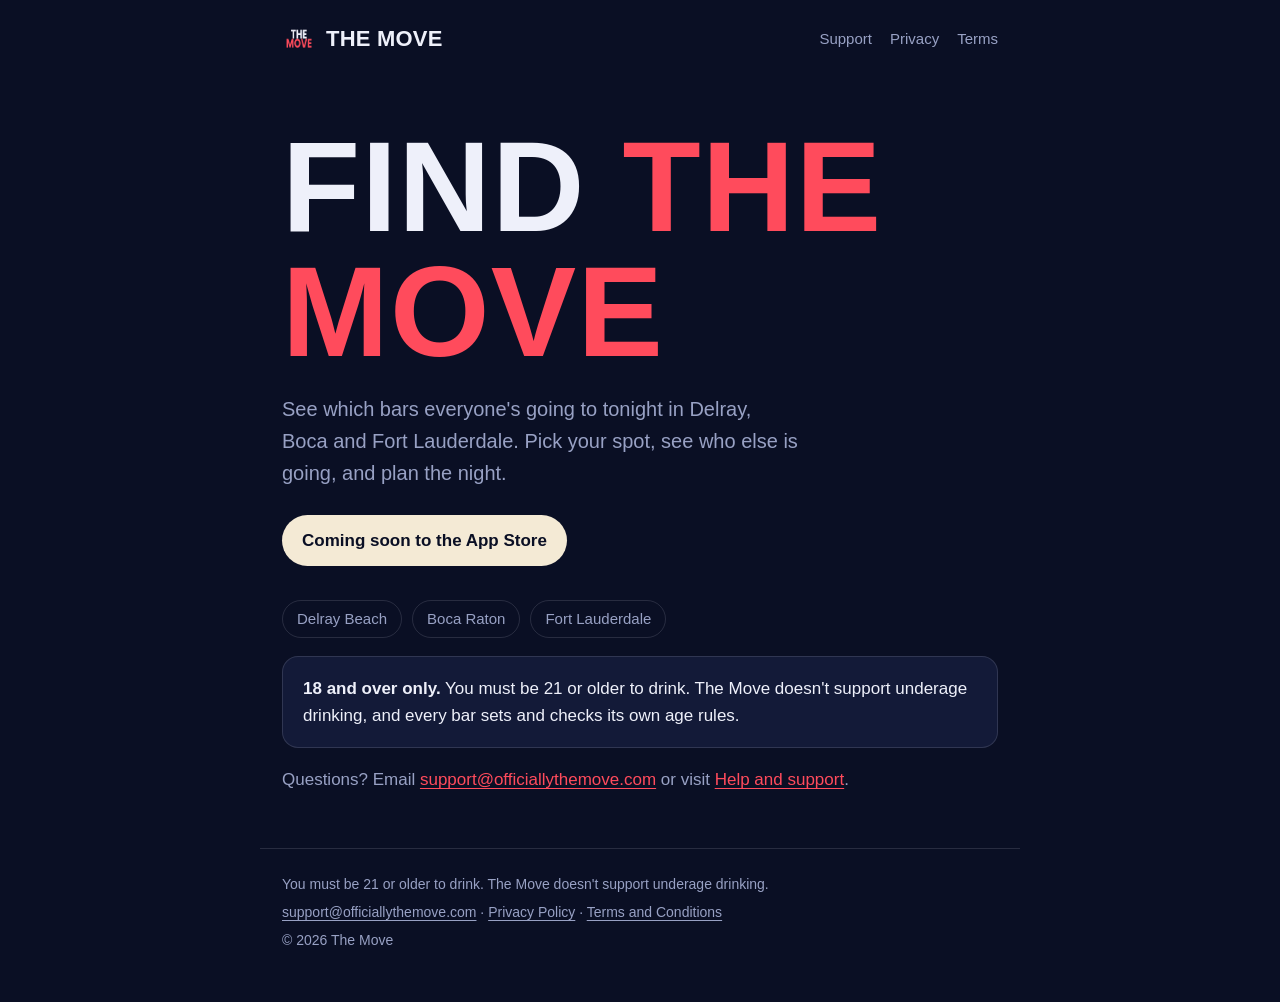
==== index.html @ 1b96c886 "Add The Move website" ====
<!DOCTYPE html>
<html lang="en">
<head>
<meta charset="utf-8">
<meta name="viewport" content="width=device-width, initial-scale=1">
<title>The Move</title>
<meta name="description" content="See where everyone&#x27;s going out tonight in Delray, Boca and Fort Lauderdale.">
<meta name="theme-color" content="#0A0F24">
<link rel="icon" href="/favicon.png" type="image/png">
<link rel="apple-touch-icon" href="/apple-touch-icon.png">
<link rel="stylesheet" href="/style.css">
</head>
<body>
<header class="top">
  <a class="brand" href="/"><img src="/apple-touch-icon.png" alt=""><span>The Move</span></a>
  <nav><a href="/support">Support</a><a href="/privacy">Privacy</a><a href="/terms">Terms</a></nav>
</header>
<main>
<section class="hero">
  <p class="big">Find <em>the move</em></p>
  <p class="lede">See which bars everyone's going to tonight in Delray, Boca and Fort Lauderdale. Pick your spot, see who else is going, and plan the night.</p>
  <span class="pill">Coming soon to the App Store</span>
  <ul class="areas">
    <li>Delray Beach</li>
    <li>Boca Raton</li>
    <li>Fort Lauderdale</li>
  </ul>
</section>

<div class="card">
  <p><strong>18 and over only.</strong> You must be 21 or older to drink. The Move doesn't support underage drinking, and every bar sets and checks its own age rules.</p>
</div>

<p class="muted">Questions? Email <a href="mailto:support@officiallythemove.com">support@officiallythemove.com</a> or visit <a href="/support">Help and support</a>.</p>
</main>
<footer>
  <p>You must be 21 or older to drink. The Move doesn't support underage drinking.</p>
  <p><a href="mailto:support@officiallythemove.com">support@officiallythemove.com</a> · <a href="/privacy">Privacy Policy</a> · <a href="/terms">Terms and Conditions</a></p>
  <p>© 2026 The Move</p>
</footer>
</body>
</html>
---- style.css ----
/* The Move website. Same colors as the app. System fonts only: no outside requests, no cookies. */
:root {
  --night: #0A0F24;
  --panel: #131A38;
  --ink: #EEF0FA;
  --muted: #98A1C4;
  --flare: #FF4B5C;
  --paper: #F4EAD5;
  --line: rgba(238, 240, 250, 0.13);
  --display: "Avenir Next Condensed", "AvenirNextCondensed-Heavy", "Arial Narrow", "Roboto Condensed", sans-serif-condensed, sans-serif;
  --body: -apple-system, BlinkMacSystemFont, "Segoe UI", Roboto, "Helvetica Neue", Arial, sans-serif;
}
* { box-sizing: border-box; }
html { -webkit-text-size-adjust: 100%; }
body {
  margin: 0;
  background: var(--night);
  color: var(--ink);
  font: 17px/1.6 var(--body);
}
a { color: var(--flare); text-underline-offset: 3px; }
a:hover { color: var(--paper); }

.top {
  display: flex; align-items: center; justify-content: space-between; gap: 16px;
  max-width: 760px; margin: 0 auto; padding: 22px 22px 0;
}
.brand { display: flex; align-items: center; gap: 10px; color: var(--ink); text-decoration: none; }
.brand img { width: 34px; height: 34px; border-radius: 9px; }
.brand span, h1, h2, .big {
  font-family: var(--display); font-weight: 900; font-stretch: condensed;
  text-transform: uppercase; letter-spacing: 0.01em; line-height: 0.98;
}
.brand span { font-size: 22px; white-space: nowrap; }
nav { display: flex; gap: 18px; flex-wrap: wrap; font-size: 15px; }
nav a { color: var(--muted); text-decoration: none; }
nav a:hover, nav a[aria-current="page"] { color: var(--ink); }

main { max-width: 760px; margin: 0 auto; padding: 28px 22px 40px; }
h1 { font-size: clamp(44px, 9vw, 72px); margin: 18px 0 10px; }
h2 { font-size: 30px; margin: 40px 0 10px; }
h3 { font-size: 18px; margin: 26px 0 4px; }
p, ul { margin: 0 0 14px; }
ul { padding-left: 22px; }
li { margin-bottom: 8px; }
.date, .muted { color: var(--muted); }
.caps { text-transform: uppercase; font-size: 15px; }

.card {
  background: var(--panel); border: 1px solid var(--line); border-radius: 16px;
  padding: 18px 20px; margin: 18px 0;
}
.card p:last-child { margin-bottom: 0; }

.hero { padding-top: 40px; }
.hero .big { font-size: clamp(60px, 15vw, 128px); margin: 0; }
.hero .big em { font-style: normal; color: var(--flare); }
.lede { font-size: 20px; color: var(--muted); max-width: 520px; margin: 18px 0 26px; }
.pill {
  display: inline-block; background: var(--paper); color: var(--night);
  font-weight: 700; padding: 12px 20px; border-radius: 999px; text-decoration: none;
}
.areas { display: flex; gap: 10px; flex-wrap: wrap; margin: 34px 0 0; padding: 0; list-style: none; }
.areas li { border: 1px solid var(--line); border-radius: 999px; padding: 6px 14px; color: var(--muted); font-size: 15px; margin: 0; }

@media (max-width: 480px) {
  .top { padding: 18px 18px 0; }
  nav { gap: 14px; font-size: 14px; }
  main { padding: 20px 18px 36px; }
  .brand span { font-size: 20px; }
}

footer {
  max-width: 760px; margin: 0 auto; padding: 24px 22px 44px;
  border-top: 1px solid var(--line); color: var(--muted); font-size: 14px;
}
footer p { margin: 0 0 6px; }
footer a { color: var(--muted); }
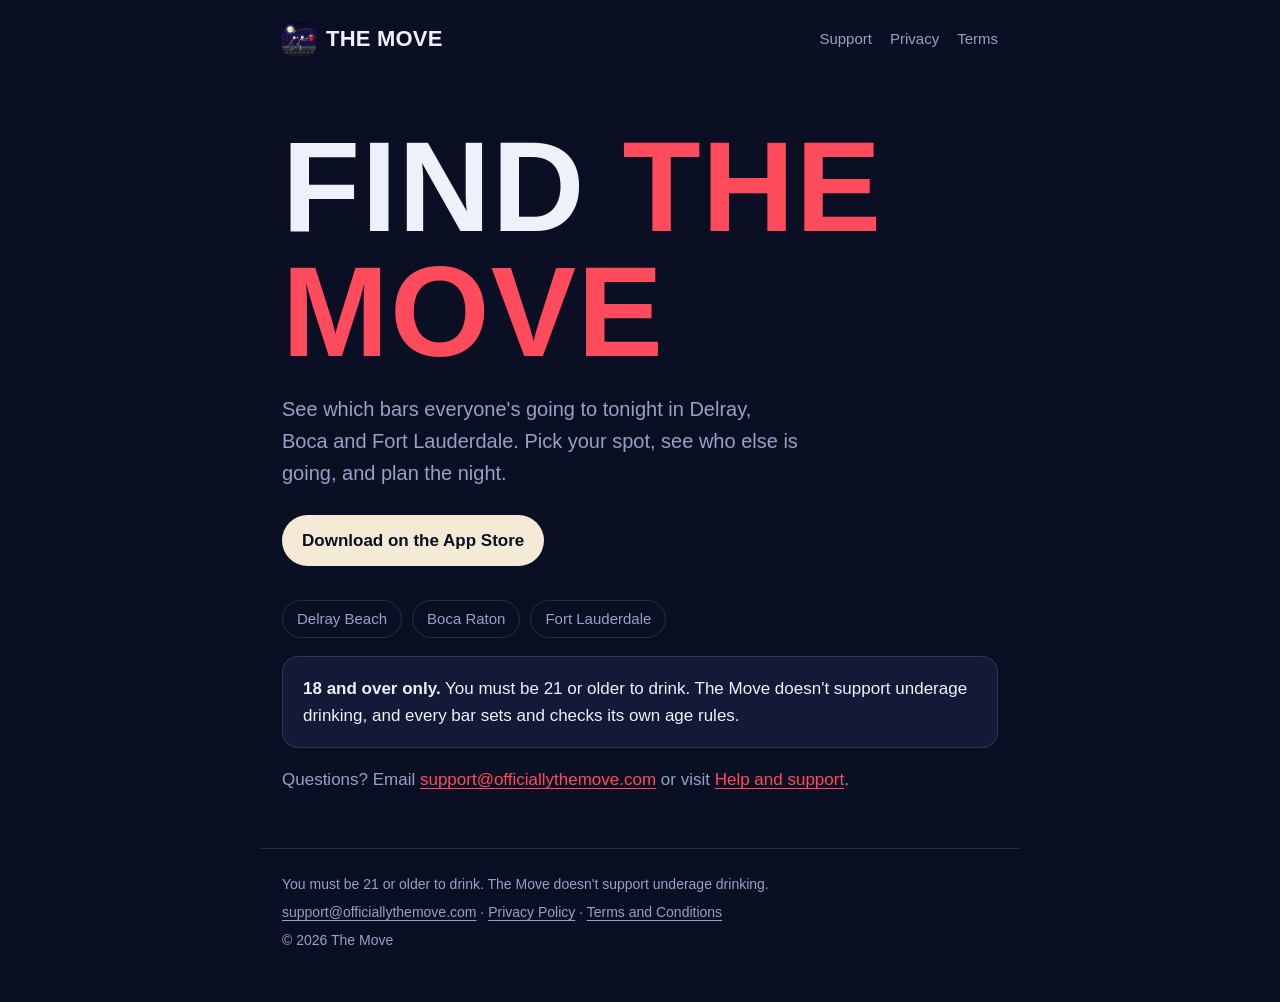
==== commit 6ab3d165: "Link to the App Store listing" ====
--- a/index.html
+++ b/index.html
@@ -19,7 +19,7 @@
 <section class="hero">
   <p class="big">Find <em>the move</em></p>
   <p class="lede">See which bars everyone's going to tonight in Delray, Boca and Fort Lauderdale. Pick your spot, see who else is going, and plan the night.</p>
-  <span class="pill">Coming soon to the App Store</span>
+  <a class="pill" href="https://apps.apple.com/us/app/officially-the-move/id6837827126">Download on the App Store</a>
   <ul class="areas">
     <li>Delray Beach</li>
     <li>Boca Raton</li>
--- a/style.css
+++ b/style.css
@@ -60,6 +60,7 @@
   display: inline-block; background: var(--paper); color: var(--night);
   font-weight: 700; padding: 12px 20px; border-radius: 999px; text-decoration: none;
 }
+a.pill:hover { color: var(--night); background: #fff; }
 .areas { display: flex; gap: 10px; flex-wrap: wrap; margin: 34px 0 0; padding: 0; list-style: none; }
 .areas li { border: 1px solid var(--line); border-radius: 999px; padding: 6px 14px; color: var(--muted); font-size: 15px; margin: 0; }
 
